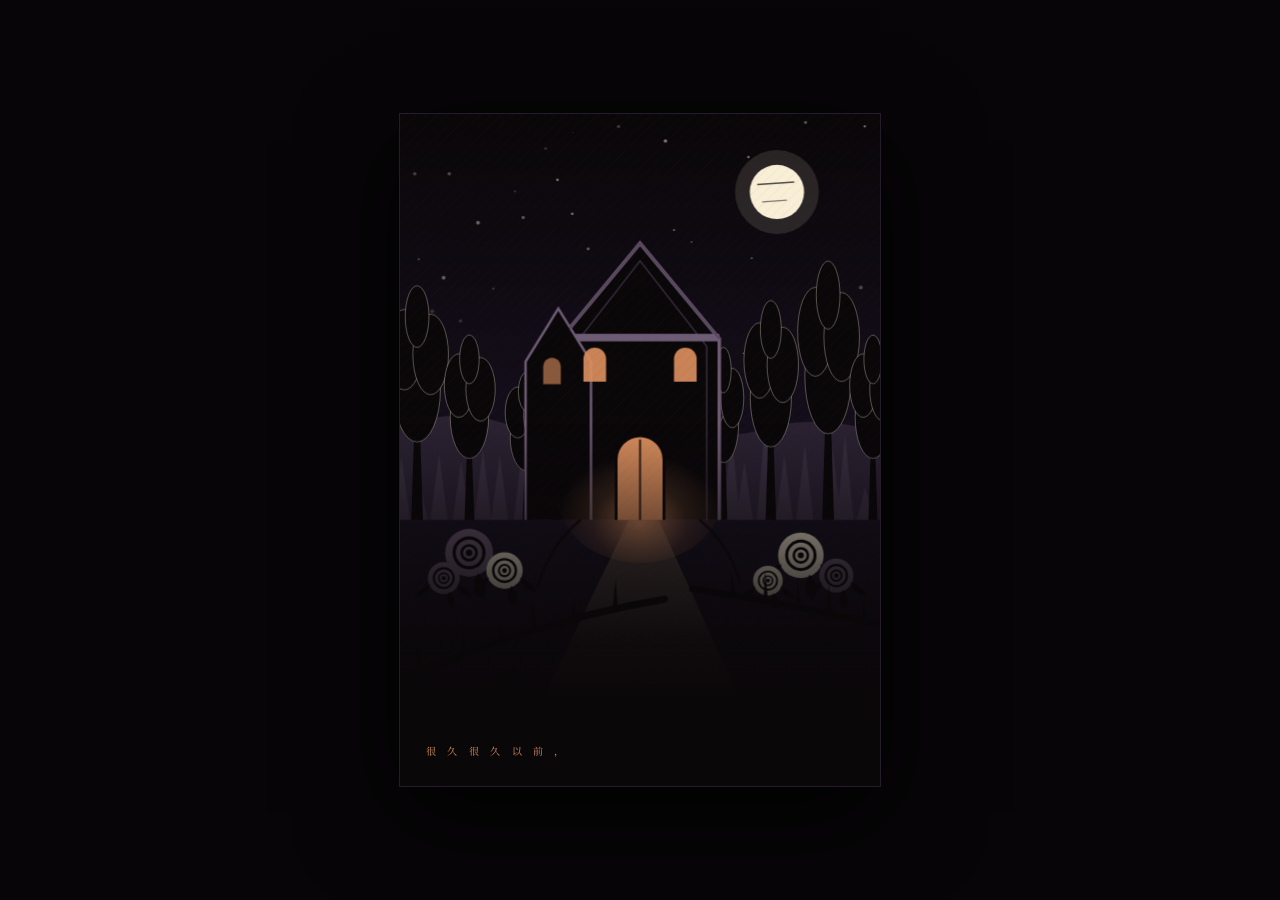
==== book.html @ dbd28673 "新增：塔罗屋体验页 book.html（linocut 版画风格 · 2.5D 舞台剧 · 独白叙事 · 按牌意生成世界）" ====
<!DOCTYPE html>
<html lang="zh-CN">
<head>
<meta charset="utf-8">
<meta name="viewport" content="width=device-width,initial-scale=1,viewport-fit=cover,user-scalable=no">
<meta name="theme-color" content="#0A0709">
<title>星尘古牌 · 塔罗屋</title>
<link rel="icon" href="./00.png">
<style>
@font-face{font-family:'XCSerif';src:url('./assets/fonts/noto-serif-sc-subset.woff2') format('woff2');font-display:swap}
*{margin:0;padding:0;box-sizing:border-box;-webkit-tap-highlight-color:transparent}
:root{
  --ink:#0A0709; --ink2:#141019; --wall:#201826;
  --violet:#6E5C75; --violetD:#3E3446; --violetL:#8F7C96;
  --paper:#F9EFD7; --paperHi:#FFFCF0; --paperMid:#E8D8B6; --paperD:#C9AC80;
  --ochre:#DE915F; --red:#D93A33;
  --serif:'XCSerif','Noto Serif CJK SC','Songti SC','PingFang SC',serif;
}
html,body{height:100%;background:#070507;overflow:hidden}
body{display:grid;place-items:center;font-family:var(--serif);color:var(--paper);
  -webkit-font-smoothing:antialiased;text-rendering:optimizeLegibility}
#page{position:relative;width:min(100vw,480px);aspect-ratio:5/7;max-height:100dvh;overflow:hidden;
  background:var(--ink);box-shadow:0 0 0 1px #241c2a,0 28px 90px rgba(0,0,0,.75);isolation:isolate}

/* ============ 画面 ============ */
#art{position:absolute;inset:0}
#art svg{position:absolute;inset:0;width:100%;height:100%;display:block}
.ly{will-change:transform;transform-origin:50% 62%}
#scrim{position:absolute;inset:0;pointer-events:none;
  background:linear-gradient(180deg,rgba(10,7,9,0) 46%,rgba(10,7,9,.55) 62%,rgba(10,7,9,.92) 78%,#0A0709 88%);
  opacity:0;transition:opacity 1.1s ease}
#scrim.on{opacity:1}

/* 整屏调光（变黑） */
#dimmer{position:absolute;inset:0;pointer-events:none;background:rgba(10,7,9,0);
  mix-blend-mode:multiply;transition:background 1.2s ease}
#dimmer.on{background:rgba(10,7,9,.72)}

/* ============ 文字 ============ */
#txt{position:absolute;left:0;right:0;bottom:0;height:42%;padding:0 26px 22px;display:flex;flex-direction:column;
  justify-content:flex-end;pointer-events:none}
#txt>*{pointer-events:auto}
.line{font-size:14.5px;line-height:2.05;letter-spacing:.10em;color:var(--paper);
  opacity:0;transform:translateY(10px);transition:opacity .95s ease,transform .95s ease}
.line.on{opacity:1;transform:none}
.line.dim{color:var(--violetL)}
.line.big{font-size:17px;line-height:1.9;letter-spacing:.16em;color:var(--paperHi)}
.line.ochre{color:var(--ochre);font-size:10px;letter-spacing:.42em;line-height:2.6}
.rule{height:1px;background:var(--violet);opacity:.42;margin:14px 0 12px;width:100%}
.hint{font-size:9.5px;letter-spacing:.36em;color:var(--violetL);margin-top:12px}

/* 选项 */
#opts{display:flex;flex-direction:column;gap:0;margin-top:4px}
.opt{display:flex;align-items:center;gap:14px;padding:13px 2px;position:relative;cursor:pointer;
  opacity:0;transform:translateY(8px);transition:opacity .7s ease,transform .7s ease}
.opt.on{opacity:1;transform:none}
.opt .n{font-size:9px;color:var(--violetL);letter-spacing:0;width:14px;flex:none}
.opt .t{font-size:14.5px;letter-spacing:.12em;color:var(--paper)}
.opt .d{font-size:9.5px;letter-spacing:.2em;color:var(--violetL);margin-left:auto}
.opt .l{position:absolute;left:0;right:0;bottom:0;height:1px;background:var(--violet);opacity:.28}
.opt:active .t{color:var(--red)}
.opt.sel .t{color:var(--paperHi)}
.opt.sel .l{background:var(--red);opacity:1;height:2px}

/* 盖印按钮 */
.seal{margin-top:18px;width:100%;display:flex;align-items:center;gap:14px;cursor:pointer;
  opacity:0;transform:translateY(8px);transition:opacity .7s,transform .7s}
.seal.on{opacity:1;transform:none}
.seal .box{width:40px;height:40px;background:var(--red);color:var(--paperHi);display:grid;place-items:center;
  font-size:13px;letter-spacing:.05em;box-shadow:3px 3px 0 rgba(10,7,9,.45)}
.seal .cap{font-size:10px;letter-spacing:.34em;color:var(--violetL)}

/* 解读 */
#read{display:none;flex-direction:column}
#read.on{display:flex}
.rcard{font-size:9.5px;letter-spacing:.4em;color:var(--ochre);margin-bottom:6px}
.rname{font-size:15px;letter-spacing:.14em;color:var(--paperHi);margin-bottom:8px}
.rtext{font-size:12.5px;line-height:1.95;letter-spacing:.06em;color:#E6DCC4;
  max-height:132px;overflow:hidden;display:block}
#dots{display:flex;gap:8px;margin-top:14px;align-items:center}
#dots i{width:16px;height:2px;background:var(--violet);opacity:.35;transition:.4s}
#dots i.on{background:var(--red);opacity:1;width:26px}

/* ============ 卡 ============ */
#cards{position:absolute;inset:0;pointer-events:none;perspective:1000px}
.card{position:absolute;width:74px;height:118px;pointer-events:auto;cursor:pointer;
  transition:transform .85s cubic-bezier(.22,.5,.24,1),opacity .6s;
  transform-style:preserve-3d;will-change:transform}
.card .face{position:absolute;inset:0;backface-visibility:hidden;-webkit-backface-visibility:hidden;
  box-shadow:3px 4px 0 rgba(10,7,9,.35)}
.card .back{background:var(--ink);border:1px solid var(--violet)}
.card .back::before{content:'';position:absolute;inset:5px;border:1px solid var(--violet);opacity:.55}
.card .back::after{content:'';position:absolute;left:50%;top:26%;width:16px;height:16px;margin-left:-8px;
  border-radius:50%;background:var(--paper);opacity:.9;
  box-shadow:-8px 3px 0 0 var(--ink),10px 12px 0 -5px var(--paper),-4px 34px 0 -6px var(--ochre)}
.card .front{transform:rotateY(180deg);background:var(--paper);border:1px solid var(--ink);overflow:hidden}
.card .front img{width:100%;height:100%;object-fit:cover;display:block}
.card.flip{transform:rotateY(180deg)}
.st{opacity:0;transform:translate(var(--tx,0px),var(--ty,90px)) scale(var(--sc,1));transform-origin:50% 100%}
.archline{stroke-dasharray:1;stroke-dashoffset:1}
.curtain{will-change:transform}
#art>svg{transform-origin:50% 46%}
.card .idx{position:absolute;left:0;right:0;bottom:-16px;text-align:center;font-size:8px;
  letter-spacing:.3em;color:var(--violetL);opacity:.9}
</style>
</head>
<body>
<div id="page">
  <div id="art"></div>
  <div id="cards"></div>
  <div id="scrim"></div>
  <div id="dimmer"></div>
  <div id="txt"></div>
</div>
<script src="./book.js"></script>
</body>
</html>
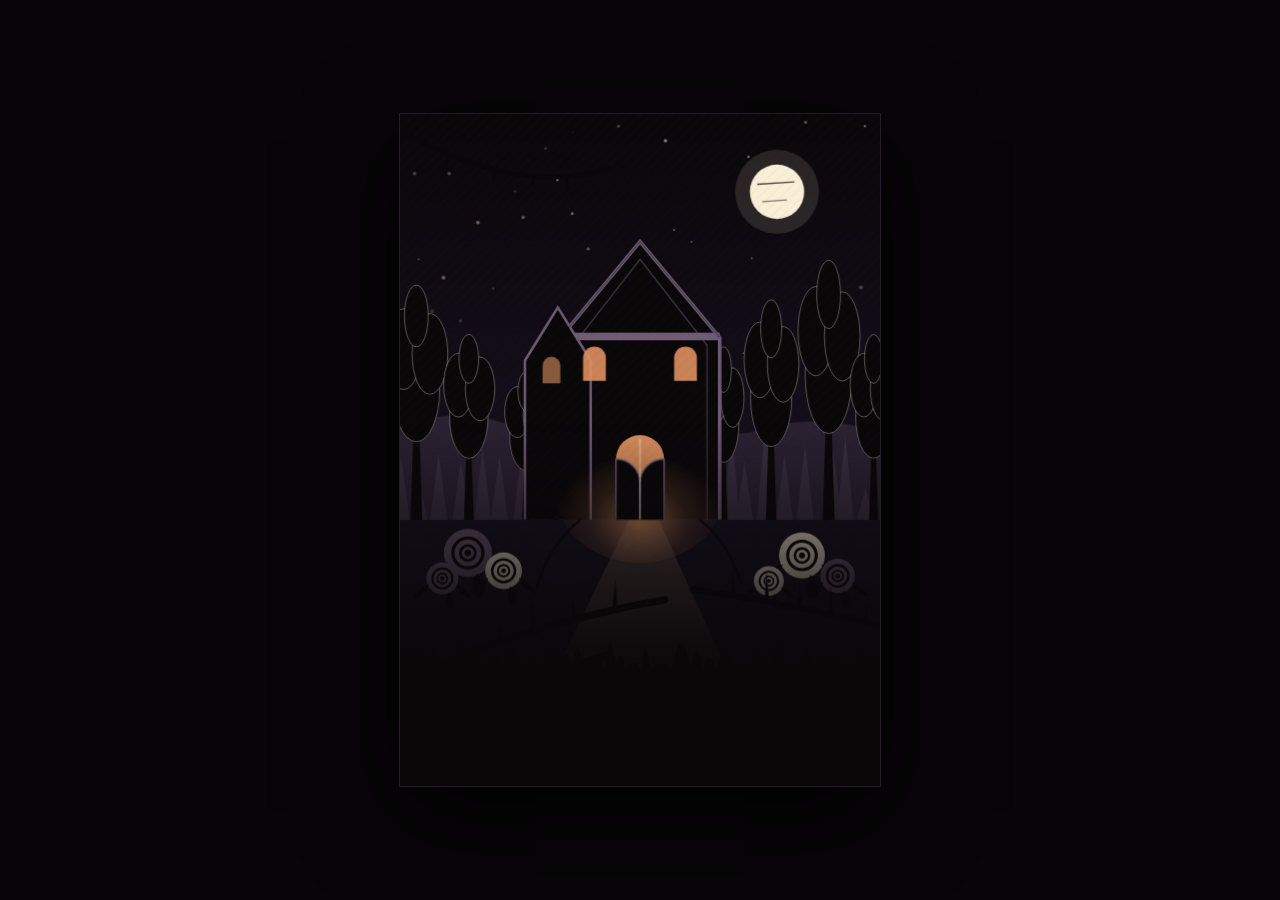
==== commit 3fec1ccc: "修：开场前景草丛遮挡、门真正打开并对准推镜、文字放慢、翻牌后先走完再黑、牌进中景+幕帘前景、点按反馈与震动、去 SMIL 减掉帧" ====
--- a/book.html
+++ b/book.html
@@ -22,34 +22,41 @@
 #page{position:relative;width:min(100vw,480px);aspect-ratio:5/7;max-height:100dvh;overflow:hidden;
   background:var(--ink);box-shadow:0 0 0 1px #241c2a,0 28px 90px rgba(0,0,0,.75);isolation:isolate}
 
-/* ============ 画面 ============ */
-#art{position:absolute;inset:0}
+/* ============ 分层：底景 → 牌（中景）→ 前景 → 遮光 → 文字 ============ */
+#art{position:absolute;inset:0;z-index:1}
 #art svg{position:absolute;inset:0;width:100%;height:100%;display:block}
-.ly{will-change:transform;transform-origin:50% 62%}
-#scrim{position:absolute;inset:0;pointer-events:none;
+#cards{position:absolute;inset:0;pointer-events:none;perspective:1000px;z-index:2}
+#fg{position:absolute;inset:0;pointer-events:none;z-index:3}
+#fg svg{position:absolute;inset:0;width:100%;height:100%;display:block}
+#scrim{position:absolute;inset:0;pointer-events:none;z-index:4;
   background:linear-gradient(180deg,rgba(10,7,9,0) 46%,rgba(10,7,9,.55) 62%,rgba(10,7,9,.92) 78%,#0A0709 88%);
   opacity:0;transition:opacity 1.1s ease}
 #scrim.on{opacity:1}
+#dimmer{position:absolute;inset:0;pointer-events:none;z-index:5;background:rgba(10,7,9,0);
+  transition:background 1.1s ease}
+#txt{position:absolute;left:0;right:0;bottom:0;height:42%;padding:0 26px 22px;display:flex;flex-direction:column;
+  justify-content:flex-end;pointer-events:none;z-index:6}
+#txt>*{pointer-events:auto}
 
-/* 整屏调光（变黑） */
-#dimmer{position:absolute;inset:0;pointer-events:none;background:rgba(10,7,9,0);
-  mix-blend-mode:multiply;transition:background 1.2s ease}
-#dimmer.on{background:rgba(10,7,9,.72)}
+.ly{will-change:transform;transform-origin:50% 62%}
+#art>svg{transform-origin:50% 46%}
+.fgly{transform-origin:50% 62%}
+.doorleaf{transform-box:fill-box;will-change:transform}
+.doorleaf[data-side="L"]{transform-origin:left center}
+.doorleaf[data-side="R"]{transform-origin:right center}
 
 /* ============ 文字 ============ */
-#txt{position:absolute;left:0;right:0;bottom:0;height:42%;padding:0 26px 22px;display:flex;flex-direction:column;
-  justify-content:flex-end;pointer-events:none}
-#txt>*{pointer-events:auto}
 .line{font-size:14.5px;line-height:2.05;letter-spacing:.10em;color:var(--paper);
-  opacity:0;transform:translateY(10px);transition:opacity .95s ease,transform .95s ease}
+  opacity:0;transform:translateY(10px);transition:opacity 1.1s ease,transform 1.1s ease}
 .line.on{opacity:1;transform:none}
 .line.dim{color:var(--violetL)}
 .line.big{font-size:17px;line-height:1.9;letter-spacing:.16em;color:var(--paperHi)}
 .line.ochre{color:var(--ochre);font-size:10px;letter-spacing:.42em;line-height:2.6}
 .rule{height:1px;background:var(--violet);opacity:.42;margin:14px 0 12px;width:100%}
-.hint{font-size:9.5px;letter-spacing:.36em;color:var(--violetL);margin-top:12px}
+.hint{font-size:9.5px;letter-spacing:.36em;color:var(--violetL);margin-top:12px;animation:breathe 2.6s ease-in-out infinite}
+@keyframes breathe{0%,100%{opacity:.4}50%{opacity:1}}
 
-/* 选项 */
+/* ============ 选项 ============ */
 #opts{display:flex;flex-direction:column;gap:0;margin-top:4px}
 .opt{display:flex;align-items:center;gap:14px;padding:13px 2px;position:relative;cursor:pointer;
   opacity:0;transform:translateY(8px);transition:opacity .7s ease,transform .7s ease}
@@ -62,7 +69,7 @@
 .opt.sel .t{color:var(--paperHi)}
 .opt.sel .l{background:var(--red);opacity:1;height:2px}
 
-/* 盖印按钮 */
+/* ============ 盖印 ============ */
 .seal{margin-top:18px;width:100%;display:flex;align-items:center;gap:14px;cursor:pointer;
   opacity:0;transform:translateY(8px);transition:opacity .7s,transform .7s}
 .seal.on{opacity:1;transform:none}
@@ -70,7 +77,7 @@
   font-size:13px;letter-spacing:.05em;box-shadow:3px 3px 0 rgba(10,7,9,.45)}
 .seal .cap{font-size:10px;letter-spacing:.34em;color:var(--violetL)}
 
-/* 解读 */
+/* ============ 解读 ============ */
 #read{display:none;flex-direction:column}
 #read.on{display:flex}
 .rcard{font-size:9.5px;letter-spacing:.4em;color:var(--ochre);margin-bottom:6px}
@@ -81,10 +88,9 @@
 #dots i{width:16px;height:2px;background:var(--violet);opacity:.35;transition:.4s}
 #dots i.on{background:var(--red);opacity:1;width:26px}
 
-/* ============ 卡 ============ */
-#cards{position:absolute;inset:0;pointer-events:none;perspective:1000px}
+/* ============ 卡（中景） ============ */
 .card{position:absolute;width:74px;height:118px;pointer-events:auto;cursor:pointer;
-  transition:transform .85s cubic-bezier(.22,.5,.24,1),opacity .6s;
+  transition:transform .9s cubic-bezier(.22,.5,.24,1),opacity .6s;
   transform-style:preserve-3d;will-change:transform}
 .card .face{position:absolute;inset:0;backface-visibility:hidden;-webkit-backface-visibility:hidden;
   box-shadow:3px 4px 0 rgba(10,7,9,.35)}
@@ -96,18 +102,24 @@
 .card .front{transform:rotateY(180deg);background:var(--paper);border:1px solid var(--ink);overflow:hidden}
 .card .front img{width:100%;height:100%;object-fit:cover;display:block}
 .card.flip{transform:rotateY(180deg)}
+.card.live .back::before{animation:cardglow 1.7s ease-in-out infinite}
+@keyframes cardglow{0%,100%{box-shadow:0 0 0 0 rgba(222,145,95,0);opacity:.55}
+  50%{box-shadow:0 0 16px 3px rgba(222,145,95,.4);opacity:.9}}
+.ripple{position:absolute;inset:0;border-radius:0;border:1px solid var(--ochre);opacity:0;
+  transform:scale(.8);animation:rip .55s ease-out forwards;pointer-events:none}
+@keyframes rip{0%{opacity:.9;transform:scale(.8)}100%{opacity:0;transform:scale(1.5)}}
+
+/* ============ 舞台（剪纸片 / 幕 / 脚灯） ============ */
 .st{opacity:0;transform:translate(var(--tx,0px),var(--ty,90px)) scale(var(--sc,1));transform-origin:50% 100%}
 .archline{stroke-dasharray:1;stroke-dashoffset:1}
 .curtain{will-change:transform}
-#art>svg{transform-origin:50% 46%}
-.card .idx{position:absolute;left:0;right:0;bottom:-16px;text-align:center;font-size:8px;
-  letter-spacing:.3em;color:var(--violetL);opacity:.9}
 </style>
 </head>
 <body>
 <div id="page">
   <div id="art"></div>
   <div id="cards"></div>
+  <div id="fg"></div>
   <div id="scrim"></div>
   <div id="dimmer"></div>
   <div id="txt"></div>
